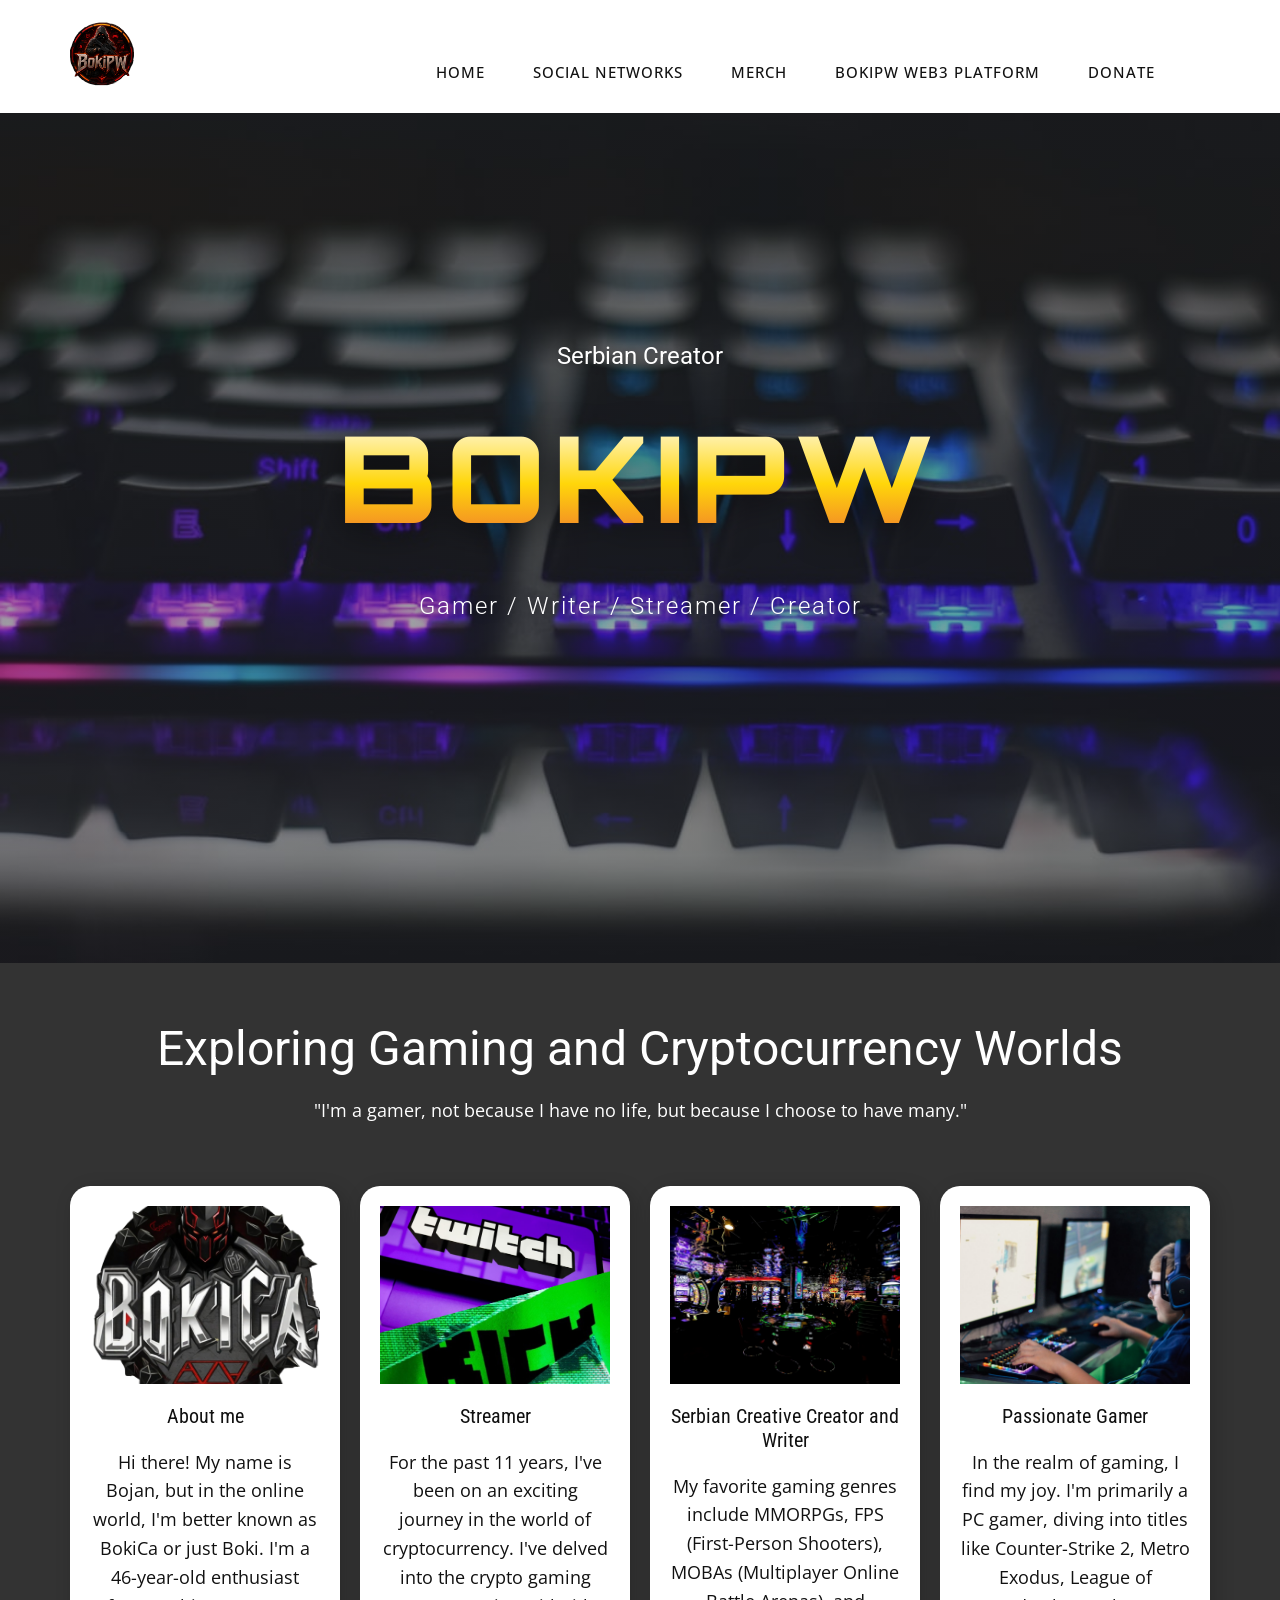
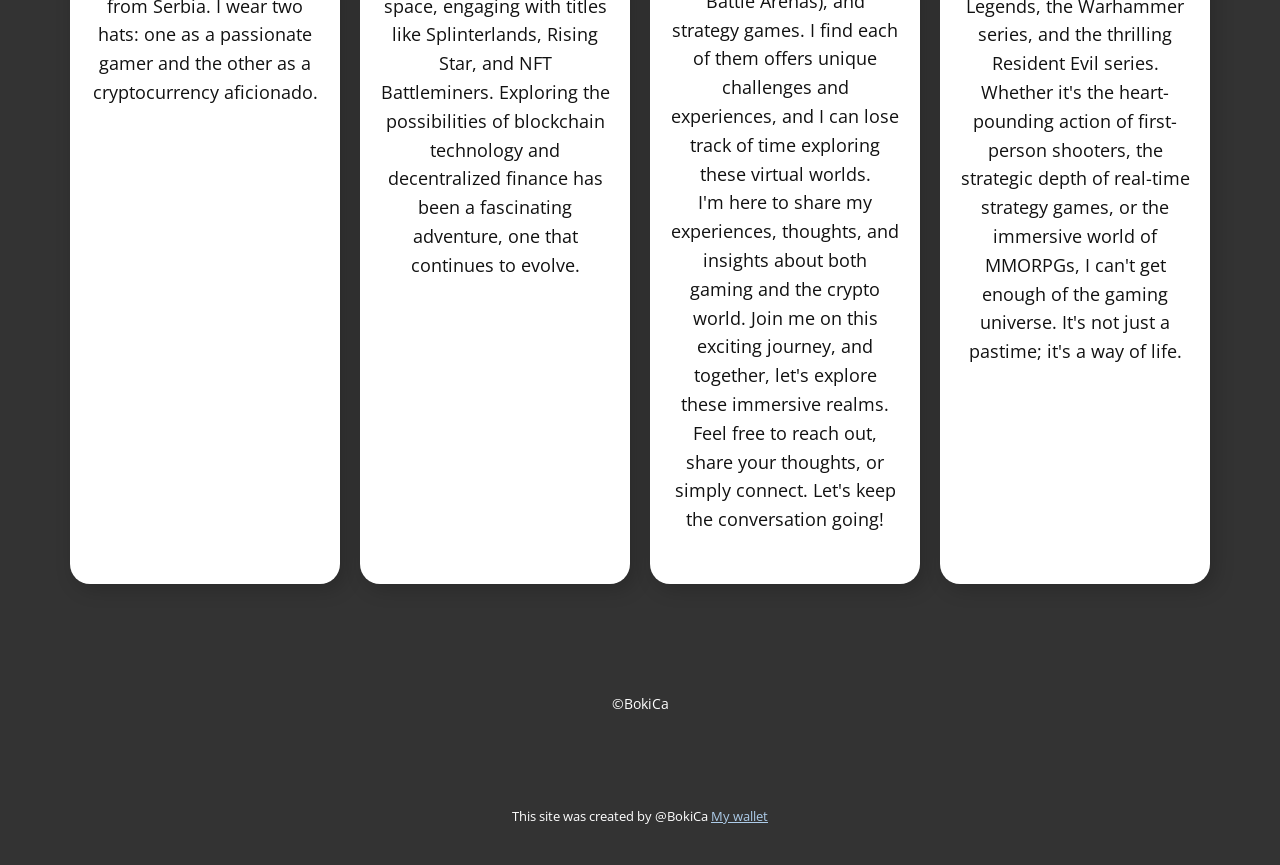
==== bokica sajt/index.html @ 291c0d3e "BOKIPW - personal site + BoCrypto Web3 Platform" ====
<!DOCTYPE html>
<html style="font-size: 16px;" lang="en"><head>
    <meta name="viewport" content="width=device-width, initial-scale=1.0">
    <meta charset="utf-8">
    <meta name="keywords" content="Passionate Gamer, Crypto Aficionado, Exploring Gaming and Cryptocurrency Worlds, Gaming Enthusiast, Diving into Thrilling Gaming Titles, Joy in PC Gaming and Crypto Space, Blockchain Gaming, Streamer Life, Embracing Gaming Universe and Blockchain, Serbian Enthusiast in Gaming and Crypto, Crypto Aficionado">
    <meta name="description" content="BOKIPW — Bojan, gamer and crypto enthusiast from Serbia. Catch live streams, gaming content, crypto games like Splinterlands and Rising Star, and more.">
    <title>BOKIPW | Home — Gaming &amp; Crypto Streamer</title>
    <link rel="stylesheet" href="nicepage.css" media="screen">
<link rel="stylesheet" href="index.css" media="screen">
    <script class="u-script" type="text/javascript" src="jquery.js" defer=""></script>
    <script class="u-script" type="text/javascript" src="nicepage.js" defer=""></script>
    <meta name="generator" content="Nicepage 6.18.1, nicepage.com">
    <link rel="icon" type="image/png" href="images/favicon.png">
    <link id="u-theme-google-font" rel="stylesheet" href="https://fonts.googleapis.com/css?family=Roboto:100,100i,300,300i,400,400i,500,500i,700,700i,900,900i|Open+Sans:300,300i,400,400i,500,500i,600,600i,700,700i,800,800i">
    <link id="u-page-google-font" rel="stylesheet" href="https://fonts.googleapis.com/css?family=Lato:100,100i,300,300i,400,400i,700,700i,900,900i|Roboto:100,100i,300,300i,400,400i,500,500i,700,700i,900,900i|Roboto+Condensed:100,100i,200,200i,300,300i,400,400i,500,500i,600,600i,700,700i,800,800i,900,900i">
    <link rel="stylesheet" href="https://fonts.googleapis.com/css2?family=Orbitron:wght@700;900&display=swap">
    
    
    
    
    <script type="application/ld+json">{
		"@context": "http://schema.org",
		"@type": "Organization",
		"name": "BOKIPW",
		"logo": "images/logo-web.png"
}</script>
    <meta name="theme-color" content="#478ac9">
    <meta property="og:title" content="BOKIPW | Home — Gaming &amp; Crypto Streamer">
    <meta property="og:type" content="website">
  <meta data-intl-tel-input-cdn-path="intlTelInput/"></head>
  <body data-home-page="Home.html" data-home-page-title="Home" data-path-to-root="./" data-include-products="false" class="u-body u-xl-mode" data-lang="en"><header class="u-clearfix u-header u-header" id="sec-3eed"><div class="u-clearfix u-sheet u-valign-middle u-sheet-1">
        <a href="#" class="u-image u-logo u-image-1" data-image-width="500" data-image-height="500">
          <img src="images/logo-web.png" class="u-logo-image u-logo-image-1">
        </a>
        <nav class="u-menu u-menu-dropdown u-offcanvas u-menu-1">
          <div class="menu-collapse" style="font-size: 1rem; letter-spacing: 0px;">
            <a class="u-button-style u-custom-left-right-menu-spacing u-custom-padding-bottom u-custom-top-bottom-menu-spacing u-nav-link u-text-active-palette-1-base u-text-hover-palette-2-base" href="#">
              <svg class="u-svg-link" viewBox="0 0 24 24"><use xlink:href="#menu-hamburger"></use></svg>
              <svg class="u-svg-content" version="1.1" id="menu-hamburger" viewBox="0 0 16 16" x="0px" y="0px" xmlns:xlink="http://www.w3.org/1999/xlink" xmlns="http://www.w3.org/2000/svg"><g><rect y="1" width="16" height="2"></rect><rect y="7" width="16" height="2"></rect><rect y="13" width="16" height="2"></rect>
</g></svg>
            </a>
          </div>
          <div class="u-nav-container">
            <ul class="u-nav u-unstyled u-nav-1"><li class="u-nav-item"><a class="u-button-style u-nav-link u-text-active-palette-1-base u-text-hover-palette-2-base" href="./" style="padding: 10px 20px;">Home</a>
</li><li class="u-nav-item"><a class="u-button-style u-nav-link u-text-active-palette-1-base u-text-hover-palette-2-base" href="Social-Networks.html" style="padding: 10px 20px;">Social Networks</a>
</li><li class="u-nav-item"><a class="u-button-style u-nav-link u-text-active-palette-1-base u-text-hover-palette-2-base" href="Merch.html" style="padding: 10px 20px;">Merch</a>
</li><li class="u-nav-item"><a class="u-button-style u-nav-link u-text-active-palette-1-base u-text-hover-palette-2-base" href="../index.html" style="padding: 10px 20px;">BOKIPW WEB3 Platform</a></li><li class="u-nav-item"><a class="u-button-style u-nav-link u-text-active-palette-1-base u-text-hover-palette-2-base" href="Donate.html" style="padding: 10px 20px;">Donate</a>
</li></ul>
          </div>
          <div class="u-nav-container-collapse">
            <div class="u-black u-container-style u-inner-container-layout u-opacity u-opacity-95 u-sidenav">
              <div class="u-inner-container-layout u-sidenav-overflow">
                <div class="u-menu-close"></div>
                <ul class="u-align-center u-nav u-popupmenu-items u-unstyled u-nav-2"><li class="u-nav-item"><a class="u-button-style u-nav-link" href="./">Home</a>
</li><li class="u-nav-item"><a class="u-button-style u-nav-link" href="Social-Networks.html">Social Networks</a>
</li><li class="u-nav-item"><a class="u-button-style u-nav-link" href="Merch.html">Merch</a>
</li><li class="u-nav-item"><a class="u-button-style u-nav-link" href="../index.html">BOKIPW WEB3 Platform</a></li><li class="u-nav-item"><a class="u-button-style u-nav-link" href="Donate.html">Donate</a>
</li></ul>
              </div>
            </div>
            <div class="u-black u-menu-overlay u-opacity u-opacity-70"></div>
          </div>
        </nav>
      </div></header> 
    <section class="u-align-center u-clearfix u-container-align-center u-image u-shading u-section-1" id="carousel_790c" data-image-width="1080" data-image-height="720">
      <div class="u-clearfix u-sheet u-sheet-1">
        <h4 class="u-align-center u-text u-text-default u-text-1" data-animation-name="customAnimationIn" data-animation-duration="1500">Serbian Creator</h4>
        <h1 class="u-align-center u-text u-text-default u-text-2" data-animation-name="customAnimationIn" data-animation-duration="1500" data-animation-delay="500">BOKIPW </h1>
        <h3 class="u-align-center u-text u-text-body-alt-color u-text-3" data-animation-name="customAnimationIn" data-animation-duration="1500" data-animation-delay="500">Gamer / Writer / Streamer / Creator<span style="font-weight: 700;"></span>
        </h3>
      </div>
    </section>
    <section class="u-align-center u-clearfix u-container-align-center u-grey-80 u-section-2" id="carousel_fe1c">
      
      
      
      
      
      
      
      
      
      
      
      
      
      
      
      
      
      
      
      
      
      
      
      
      
      
      
      <div class="u-clearfix u-sheet u-valign-middle u-sheet-1">
        <h2 class="u-align-center u-text u-text-default u-text-1">Exploring Gaming and Cryptocurrency Worlds</h2>
        <p class="u-align-center u-text u-text-2">"I'm a gamer, not because I have no life, but because I choose to have many." </p>
        <div class="u-expanded-width u-list u-list-1">
          <div class="u-repeater u-repeater-1">
            <div class="u-align-center u-container-align-center u-container-style u-list-item u-radius-20 u-repeater-item u-shape-round u-white u-list-item-1">
              <div class="u-container-layout u-similar-container u-container-layout-1">
                <img class="u-expanded-width u-image u-image-default u-image-1" src="images/374207641_10229743266668938_2409367158348634727_n-removebg-preview.png" alt="" data-image-width="500" data-image-height="500">
                <h4 class="u-custom-font u-font-roboto-condensed u-hover-feature u-text u-text-3">About me<br>
                </h4>
                <p class="u-hover-feature u-text u-text-4">Hi there! ​My name is Bojan, but in the online world, I'm better known as BokiCa or just Boki. I'm a 46-year-old enthusiast from Serbia. I wear two hats: one as a passionate gamer and the other as a cryptocurrency aficionado.</p>
              </div>
            </div>
            <div class="u-align-center u-container-align-center u-container-style u-list-item u-radius-20 u-repeater-item u-shape-round u-video-cover u-white u-list-item-2">
              <div class="u-container-layout u-similar-container u-container-layout-2">
                <img class="u-expanded-width u-image u-image-default u-image-2" src="images/twitch-kick-crop.png" alt="" data-image-width="1200" data-image-height="1200">
                <h4 class="u-custom-font u-font-roboto-condensed u-hover-feature u-text u-text-5">Streamer </h4>
                <p class="u-hover-feature u-text u-text-6">For the past 11 years, I've been on an exciting journey in the world of cryptocurrency. I've delved into the crypto gaming space, engaging with titles like Splinterlands, Rising Star, and NFT Battleminers. Exploring the possibilities of blockchain technology and decentralized finance has been a fascinating adventure, one that continues to evolve. </p>
              </div>
            </div>
            <div class="u-align-center u-container-align-center u-container-style u-list-item u-radius-20 u-repeater-item u-shape-round u-video-cover u-white u-list-item-3">
              <div class="u-container-layout u-similar-container u-container-layout-3">
                <img class="u-expanded-width u-image u-image-default u-image-3" src="images/photo-1543068658-74cb66994079.jpeg" alt="" data-image-width="425" data-image-height="283">
                <h4 class="u-custom-font u-font-roboto-condensed u-hover-feature u-text u-text-7">Serbian Creative Creator and Writer<br>
                </h4>
                <p class="u-hover-feature u-text u-text-8"> My favorite gaming genres include MMORPGs, FPS (First-Person Shooters), MOBAs (Multiplayer Online Battle Arenas), and strategy games. I find each of them offers unique challenges and experiences, and I can lose track of time exploring these virtual worlds.<br>I'm here to share my experiences, thoughts, and insights about both gaming and the crypto world. Join me on this exciting journey, and together, let's explore these immersive realms.<br>Feel free to reach out, share your thoughts, or simply connect. Let's keep the conversation going! 
                </p>
              </div>
            </div>
            <div class="u-align-center u-container-align-center u-container-style u-list-item u-radius-20 u-repeater-item u-shape-round u-video-cover u-white u-list-item-4">
              <div class="u-container-layout u-similar-container u-container-layout-4">
                <img class="u-expanded-width u-image u-image-default u-image-4" src="images/photo-1548686304-89d188a80029.jpeg" alt="" data-image-width="1080" data-image-height="720">
                <h4 class="u-custom-font u-font-roboto-condensed u-hover-feature u-text u-text-9">Passionate Gamer</h4>
                <p class="u-hover-feature u-text u-text-10"> In the realm of gaming, I find my joy. I'm primarily a PC gamer, diving into titles like Counter-Strike 2, Metro Exodus, League of Legends, the Warhammer series, and the thrilling Resident Evil series. Whether it's the heart-pounding action of first-person shooters, the strategic depth of real-time strategy games, or the immersive world of MMORPGs, I can't get enough of the gaming universe. It's not just a pastime; it's a way of life. </p>
              </div>
            </div>
          </div>
        </div>
      </div>
    </section>
    
    
    
    <footer class="u-align-center u-clearfix u-container-align-center u-footer u-grey-80 u-footer" id="sec-1446"><div class="u-clearfix u-sheet u-sheet-1">
        <p class="u-small-text u-text u-text-variant u-text-1">©BokiCa </p>
      </div></footer>
    <section class="u-backlink u-clearfix u-grey-80">
      <p class="u-text">
        <span>This site was created by @BokiCa </span>
        <a class="u-link" href="https://ud.me/boki.unstoppable" target="_blank" rel="nofollow">
          <span>my wallet</span>
        </a>
      </p>
    </section>
  
</body></html>
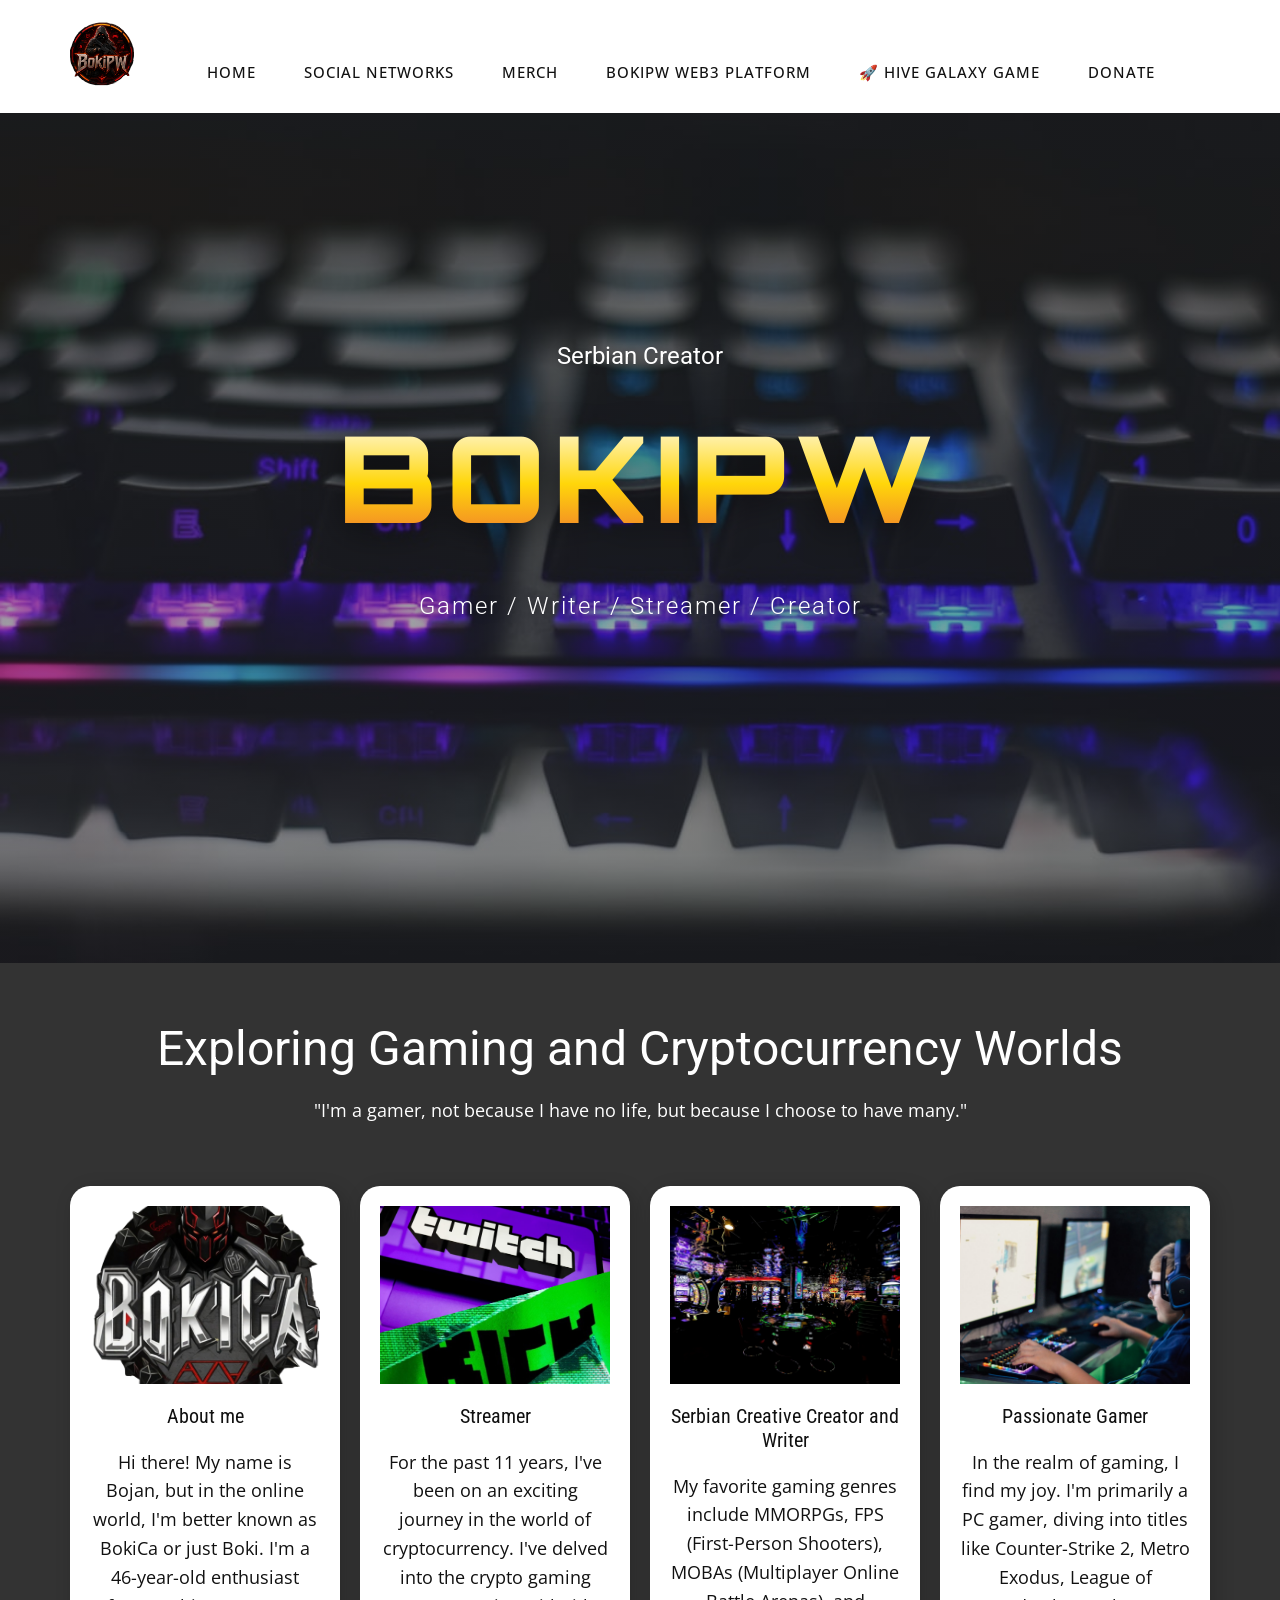
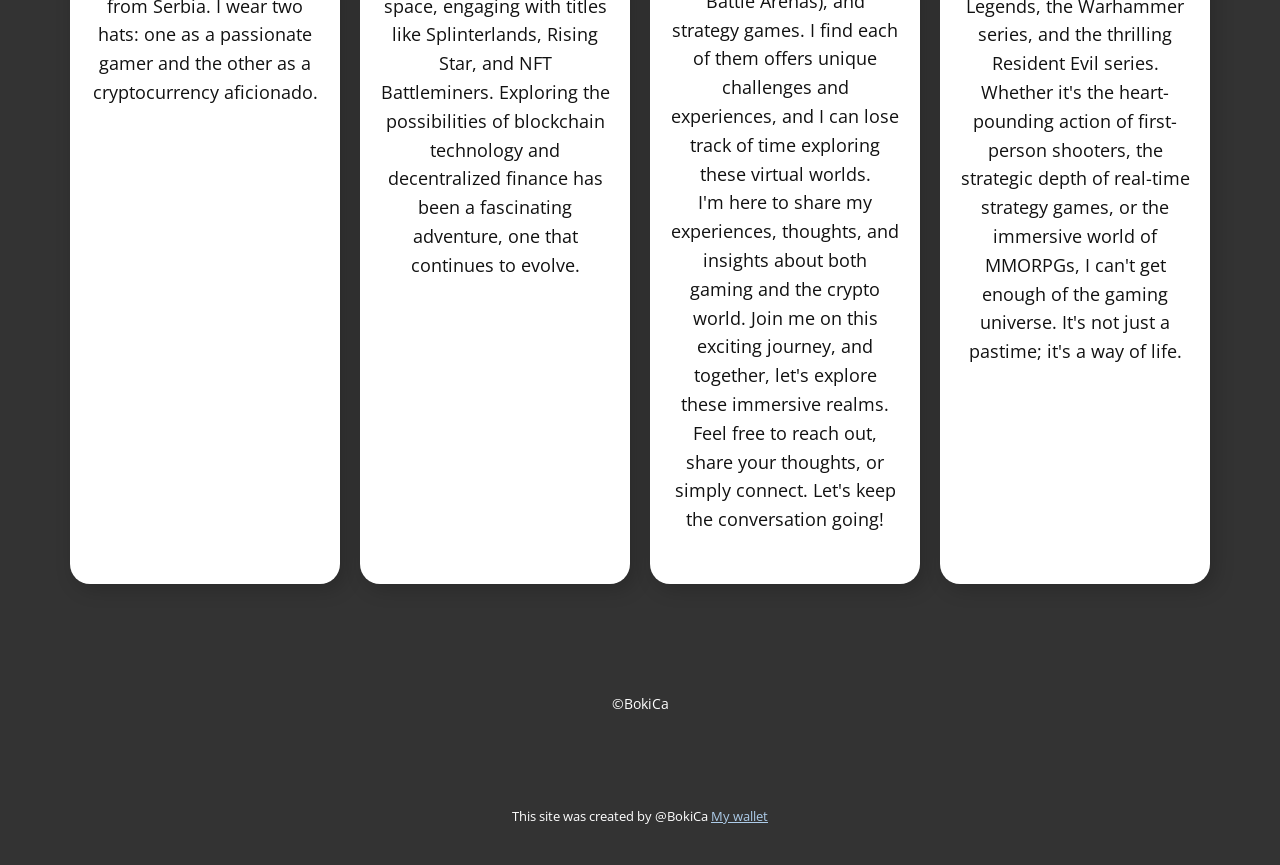
==== commit ffc90e20: "BOKIPW - personal site + BoCrypto Web3 Platform" ====
--- a/bokica sajt/index.html
+++ b/bokica sajt/index.html
@@ -44,7 +44,7 @@
             <ul class="u-nav u-unstyled u-nav-1"><li class="u-nav-item"><a class="u-button-style u-nav-link u-text-active-palette-1-base u-text-hover-palette-2-base" href="./" style="padding: 10px 20px;">Home</a>
 </li><li class="u-nav-item"><a class="u-button-style u-nav-link u-text-active-palette-1-base u-text-hover-palette-2-base" href="Social-Networks.html" style="padding: 10px 20px;">Social Networks</a>
 </li><li class="u-nav-item"><a class="u-button-style u-nav-link u-text-active-palette-1-base u-text-hover-palette-2-base" href="Merch.html" style="padding: 10px 20px;">Merch</a>
-</li><li class="u-nav-item"><a class="u-button-style u-nav-link u-text-active-palette-1-base u-text-hover-palette-2-base" href="../index.html" style="padding: 10px 20px;">BOKIPW WEB3 Platform</a></li><li class="u-nav-item"><a class="u-button-style u-nav-link u-text-active-palette-1-base u-text-hover-palette-2-base" href="Donate.html" style="padding: 10px 20px;">Donate</a>
+</li><li class="u-nav-item"><a class="u-button-style u-nav-link u-text-active-palette-1-base u-text-hover-palette-2-base" href="../index.html" style="padding: 10px 20px;">BOKIPW WEB3 Platform</a></li><li class="u-nav-item"><a class="u-button-style u-nav-link u-text-active-palette-1-base u-text-hover-palette-2-base" href="https://bokipw.github.io/hive-galaxy/" target="_blank" rel="noopener" style="padding: 10px 20px;">🚀 HIVE GALAXY Game</a></li><li class="u-nav-item"><a class="u-button-style u-nav-link u-text-active-palette-1-base u-text-hover-palette-2-base" href="Donate.html" style="padding: 10px 20px;">Donate</a>
 </li></ul>
           </div>
           <div class="u-nav-container-collapse">
@@ -54,7 +54,7 @@
                 <ul class="u-align-center u-nav u-popupmenu-items u-unstyled u-nav-2"><li class="u-nav-item"><a class="u-button-style u-nav-link" href="./">Home</a>
 </li><li class="u-nav-item"><a class="u-button-style u-nav-link" href="Social-Networks.html">Social Networks</a>
 </li><li class="u-nav-item"><a class="u-button-style u-nav-link" href="Merch.html">Merch</a>
-</li><li class="u-nav-item"><a class="u-button-style u-nav-link" href="../index.html">BOKIPW WEB3 Platform</a></li><li class="u-nav-item"><a class="u-button-style u-nav-link" href="Donate.html">Donate</a>
+</li><li class="u-nav-item"><a class="u-button-style u-nav-link" href="../index.html">BOKIPW WEB3 Platform</a></li><li class="u-nav-item"><a class="u-button-style u-nav-link" href="https://bokipw.github.io/hive-galaxy/" target="_blank" rel="noopener">🚀 HIVE GALAXY Game</a></li><li class="u-nav-item"><a class="u-button-style u-nav-link" href="Donate.html">Donate</a>
 </li></ul>
               </div>
             </div>
